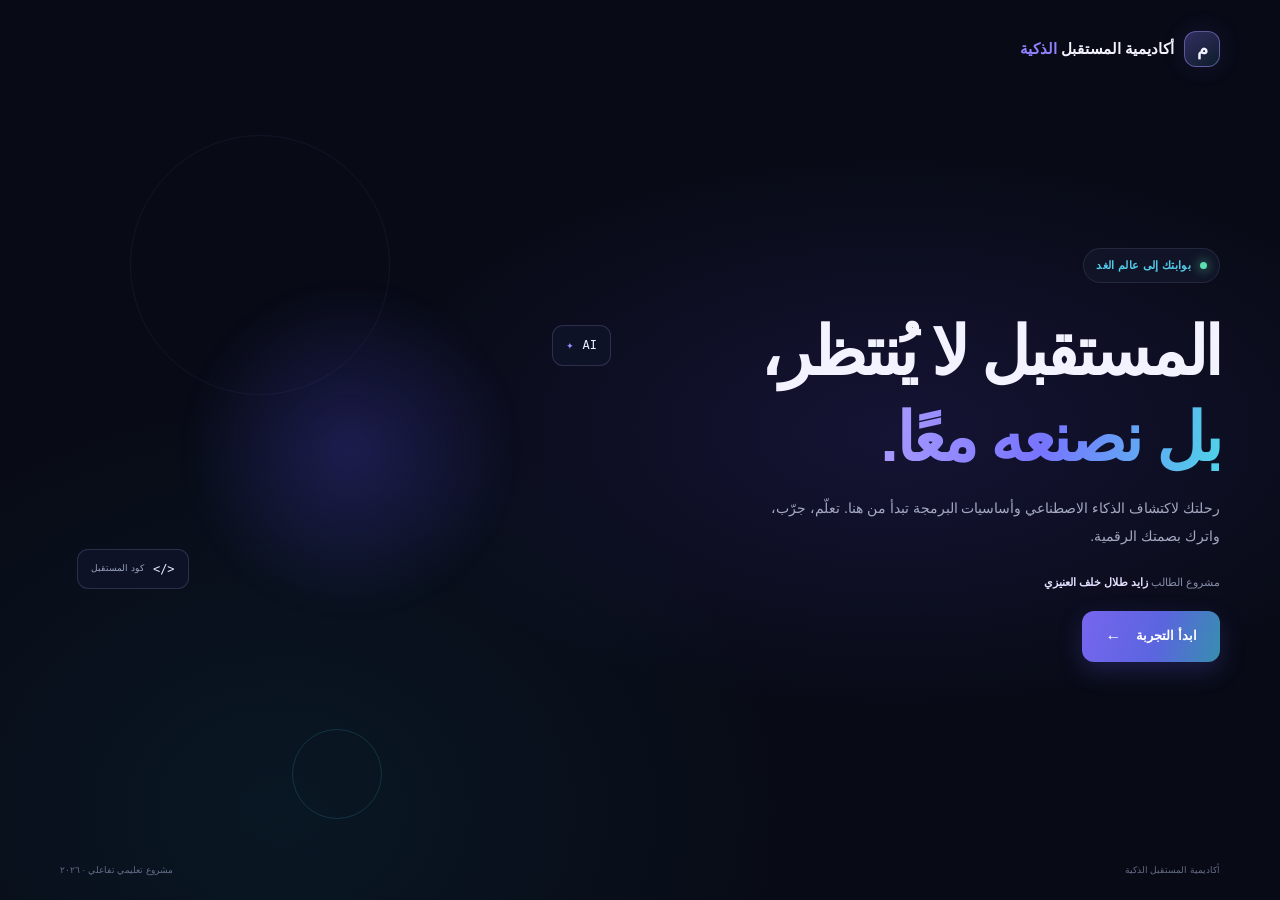
==== welcome.html @ bd9bd6c8 "Add files via upload" ====
<!doctype html>
<html lang="ar" dir="rtl">
<head>
  <meta charset="utf-8">
  <meta name="viewport" content="width=device-width, initial-scale=1">
  <meta name="theme-color" content="#080b16">
  <meta name="description" content="مرحبًا بك في أكاديمية المستقبل الذكية، مشروع تعليمي تفاعلي في الذكاء الاصطناعي والبرمجة.">
  <title>أكاديمية المستقبل الذكية | البداية</title>
  <link rel="stylesheet" href="styles.css">
</head>
<body class="welcome-page">
  <main class="welcome-shell">
    <a class="brand welcome-brand" href="welcome.html" aria-label="أكاديمية المستقبل الذكية">
      <span class="brand-mark" aria-hidden="true">م</span>
      <span>أكاديمية المستقبل <span class="brand-accent">الذكية</span></span>
    </a>
    <div class="welcome-content">
      <span class="eyebrow"><span class="status-dot"></span> بوابتك إلى عالم الغد</span>
      <h1>المستقبل لا يُنتظر،<br><span class="gradient-text">بل نصنعه معًا.</span></h1>
      <p class="welcome-copy">رحلتك لاكتشاف الذكاء الاصطناعي وأساسيات البرمجة تبدأ من هنا. تعلّم، جرّب، واترك بصمتك الرقمية.</p>
      <p class="student-credit">مشروع الطالب <strong>زايد طلال خلف العنيزي</strong></p>
      <a class="button button-primary button-large" href="index.html">
        ابدأ التجربة <span aria-hidden="true">←</span>
      </a>
    </div>
    <div class="welcome-orbit orbit-one" aria-hidden="true"></div>
    <div class="welcome-orbit orbit-two" aria-hidden="true"></div>
    <div class="welcome-art" aria-hidden="true">
      <div class="welcome-art-glow"></div>
      <img src="images/ai-brain.svg" alt="">
      <span class="float-chip chip-top">AI <span>✦</span></span>
      <span class="float-chip chip-bottom">&lt;/&gt; <span>كود المستقبل</span></span>
    </div>
    <footer class="welcome-footer"><span>أكاديمية المستقبل الذكية</span><span>مشروع تعليمي تفاعلي · ٢٠٢٦</span></footer>
  </main>
</body>
</html>
---- styles.css ----
:root {
  color-scheme: dark;
  --page: #080b16;
  --surface: #101426;
  --surface-raised: #141a2d;
  --text: #f3f2ff;
  --muted: #9da2bd;
  --faint: #707792;
  --line: rgba(167, 174, 218, .13);
  --purple: #9281ff;
  --blue: #53cdeb;
  --green: #5de0b0;
  --shadow: 0 24px 70px rgba(0, 0, 0, .24);
  --font: "Segoe UI", Tahoma, Arial, sans-serif;
}

html[data-theme="light"] {
  color-scheme: light;
  --page: #f5f6fc;
  --surface: #fff;
  --surface-raised: #f3f3fd;
  --text: #17192e;
  --muted: #626881;
  --faint: #7d829a;
  --line: rgba(49, 55, 102, .13);
  --purple: #6654e8;
  --blue: #1687ad;
  --green: #148d6b;
  --shadow: 0 24px 70px rgba(45, 50, 93, .1);
}

* { box-sizing: border-box; }
html { scroll-behavior: smooth; scroll-padding-top: 90px; }
body { margin: 0; background: var(--page); color: var(--text); font-family: var(--font); line-height: 1.7; transition: background-color .25s, color .25s; }
button, input { font: inherit; }
a { color: inherit; text-decoration: none; }
button { color: inherit; }
img { display: block; max-width: 100%; }
[hidden] { display: none !important; }
.skip-link { position: fixed; top: 8px; right: 8px; z-index: 99; padding: 10px 16px; border-radius: 10px; background: var(--purple); color: white; transform: translateY(-150%); }
.skip-link:focus { transform: translateY(0); }
.section-wrap { width: min(1120px, calc(100% - 48px)); margin-inline: auto; }
.site-header { position: sticky; z-index: 20; top: 0; display: flex; align-items: center; justify-content: space-between; gap: 25px; min-height: 76px; padding: 0 max(24px, calc((100% - 1120px)/2)); border-bottom: 1px solid var(--line); background: color-mix(in srgb, var(--page) 84%, transparent); backdrop-filter: blur(20px); }
.brand { display: inline-flex; align-items: center; gap: 10px; font-size: 15px; font-weight: 750; white-space: nowrap; }
.brand-mark { display: grid; width: 36px; height: 36px; place-items: center; border: 1px solid rgba(164, 146, 255, .48); border-radius: 12px; background: linear-gradient(145deg, rgba(142, 119, 255, .32), rgba(69, 196, 232, .1)); color: var(--text); font-size: 18px; box-shadow: 0 0 24px rgba(125, 102, 248, .12); }
.brand-accent { color: var(--purple); }
.main-nav { display: flex; align-items: center; gap: 27px; }
.nav-link { position: relative; padding: 26px 0 24px; color: var(--muted); font-size: 12px; transition: color .2s; }
.nav-link::after { position: absolute; right: 0; bottom: 17px; width: 0; height: 2px; border-radius: 3px; background: var(--purple); content: ""; transition: width .2s; }
.nav-link:hover, .nav-link.active { color: var(--text); }
.nav-link:hover::after, .nav-link.active::after { width: 100%; }
.icon-button { display: grid; width: 40px; height: 40px; flex: 0 0 auto; place-items: center; border: 1px solid var(--line); border-radius: 13px; background: var(--surface); cursor: pointer; transition: border-color .2s, transform .2s; }
.icon-button:hover { transform: translateY(-2px); border-color: var(--purple); }
.icon-button svg { width: 19px; fill: none; stroke: currentColor; stroke-width: 1.7; stroke-linecap: round; stroke-linejoin: round; }
.menu-toggle { display: none; }
.hero { position: relative; display: grid; min-height: 505px; grid-template-columns: 1fr .94fr; align-items: center; gap: 35px; padding-block: 55px 45px; }
.hero-copy { position: relative; z-index: 1; padding-bottom: 4px; }
.eyebrow, .section-kicker { color: var(--blue); font-size: 11px; font-weight: 700; letter-spacing: .03em; }
.eyebrow { display: inline-flex; align-items: center; gap: 9px; padding: 7px 12px; border: 1px solid var(--line); border-radius: 30px; background: var(--surface); }
.status-dot, .live-pulse { width: 7px; height: 7px; border-radius: 50%; background: var(--green); box-shadow: 0 0 11px var(--green); }
.hero h1, .welcome-content h1 { margin: 24px 0 14px; font-size: clamp(38px, 5vw, 60px); font-weight: 780; letter-spacing: -.045em; line-height: 1.28; }
.gradient-text { background: linear-gradient(100deg, #a698ff 5%, #7774ff 48%, #4fd3e9 100%); background-clip: text; -webkit-text-fill-color: transparent; }
.hero-copy > p { max-width: 490px; margin: 0; color: var(--muted); font-size: 15px; line-height: 2; }
.hero-actions { display: flex; align-items: center; gap: 27px; margin-top: 27px; }
.button { display: inline-flex; min-height: 45px; align-items: center; justify-content: center; gap: 15px; padding: 10px 19px; border: 0; border-radius: 12px; font-size: 12px; font-weight: 700; cursor: pointer; transition: transform .2s, box-shadow .2s, border-color .2s; }
.button:hover { transform: translateY(-2px); }
.button-primary { background: linear-gradient(105deg, #7666ee, #5b65df 55%, #378eaf); color: white; box-shadow: 0 9px 24px rgba(97, 82, 222, .25); }
.button-primary:hover { box-shadow: 0 12px 30px rgba(97, 82, 222, .38); }
.button-primary span, .text-link span { font-size: 16px; }
.text-link { color: var(--muted); font-size: 12px; transition: color .2s; }
.text-link:hover { color: var(--text); }
.hero-proof { display: flex; align-items: center; gap: 8px; margin-top: 28px; color: var(--faint); font-size: 10px; }
.proof-icon { color: #b7aaff; font-size: 17px; }
.hero-visual { position: relative; display: grid; min-height: 375px; place-items: center; isolation: isolate; }
.hero-glow { position: absolute; z-index: -1; width: 320px; height: 320px; border-radius: 50%; background: radial-gradient(circle, rgba(98, 79, 242, .24), rgba(22, 185, 225, .07) 47%, transparent 72%); filter: blur(12px); }
.hero-image { width: min(100%, 440px); animation: float 6s ease-in-out infinite; }
.floating-card { position: absolute; display: flex; align-items: center; gap: 11px; padding: 11px 15px; border: 1px solid var(--line); border-radius: 15px; background: color-mix(in srgb, var(--surface) 83%, transparent); box-shadow: var(--shadow); backdrop-filter: blur(14px); }
.floating-card strong, .floating-card small { display: block; }
.floating-card strong { font-size: 11px; }
.floating-card small { color: var(--muted); font-size: 9px; }
.float-card-top { top: 13%; right: 0; }
.float-card-bottom { bottom: 12%; left: 3%; }
.mini-icon { display: grid; width: 32px; height: 32px; place-items: center; border-radius: 11px; background: rgba(142, 121, 255, .17); color: #c4b8ff; font-size: 20px; }
.visual-caption { position: absolute; right: 50%; bottom: -3px; color: var(--faint); font-size: 9px; letter-spacing: .15em; transform: translateX(50%); }
.dashboard { padding-block: 12px 64px; }
.dashboard-heading { display: flex; align-items: end; justify-content: space-between; margin-bottom: 15px; }
.dashboard-heading h2 { margin: 2px 0 0; font-size: 20px; letter-spacing: -.025em; }
.dashboard-tag { display: inline-flex; align-items: center; gap: 8px; color: var(--muted); font-size: 10px; }
.dashboard-tag .status-dot { width: 6px; height: 6px; }
.dashboard-grid { display: grid; grid-template-columns: .88fr .88fr 1.5fr; gap: 14px; }
.glass-card { border: 1px solid var(--line); background: linear-gradient(140deg, color-mix(in srgb, var(--surface) 96%, #8d7cff 4%), var(--surface)); box-shadow: var(--shadow); }
.stat-card, .progress-card { min-height: 140px; padding: 19px 21px; border-radius: 17px; }
.stat-icon { display: inline-grid; width: 30px; height: 30px; margin-bottom: 8px; place-items: center; border-radius: 10px; font-size: 16px; }
.icon-blue { background: rgba(67, 196, 228, .12); color: var(--blue); }
.icon-violet { background: rgba(143, 121, 255, .14); color: var(--purple); }
.stat-label, .stat-note { display: block; color: var(--muted); font-size: 10px; }
.stat-value { display: block; margin-top: 2px; font-size: 25px; line-height: 1.3; }
.stat-value small { color: var(--faint); font-size: 12px; font-weight: 500; }
.stat-note { margin-top: 3px; color: var(--faint); font-size: 9px; }
.progress-card { display: flex; flex-direction: column; justify-content: space-between; }
.progress-heading { display: flex; align-items: center; justify-content: space-between; }
.progress-heading strong { display: block; font-size: 22px; line-height: 1.4; }
.progress-ring { display: grid; width: 35px; height: 35px; place-items: center; border: 1px solid rgba(130, 113, 250, .25); border-radius: 50%; color: var(--purple); }
.progress-track { height: 7px; overflow: hidden; border-radius: 10px; background: var(--line); }
.progress-track span { display: block; width: 0; height: 100%; border-radius: inherit; background: linear-gradient(90deg, #7663ed, #50cce7); transition: width .45s ease; }
.content-section { padding-block: 44px 65px; }
.section-heading { display: flex; align-items: end; justify-content: space-between; gap: 30px; margin-bottom: 27px; }
.section-heading h2, .contact-copy h2, .certificate-intro h2 { margin: 8px 0 0; font-size: clamp(27px, 3.3vw, 38px); line-height: 1.45; letter-spacing: -.035em; }
.muted-heading { color: var(--muted); }
.section-heading > p { max-width: 350px; margin: 0 0 5px; color: var(--muted); font-size: 12px; line-height: 2; }
.ai-feature { display: grid; min-height: 260px; grid-template-columns: 1fr .9fr; align-items: center; gap: 15px; overflow: hidden; padding: 27px 38px; border-radius: 21px; }
.feature-label { color: var(--blue); font-size: 10px; font-weight: 700; }
.feature-label span { margin-left: 5px; color: var(--purple); }
.ai-feature h3 { margin: 9px 0; font-size: 25px; line-height: 1.45; }
.ai-feature-copy > p { max-width: 470px; margin: 0; color: var(--muted); font-size: 11px; line-height: 2; }
.feature-tags { display: flex; flex-wrap: wrap; gap: 8px; margin-top: 18px; }
.feature-tags span { padding: 5px 10px; border: 1px solid var(--line); border-radius: 30px; color: var(--muted); font-size: 9px; }
.ai-feature-art { display: grid; min-height: 205px; place-items: center; }
.ai-feature-art img { width: min(100%, 380px); }
.concept-grid { display: grid; grid-template-columns: repeat(3, 1fr); gap: 15px; margin-top: 15px; }
.concept-card { padding: 16px 18px 20px; border-radius: 17px; transition: transform .25s, border-color .25s; }
.concept-card:hover { transform: translateY(-4px); border-color: rgba(143, 121, 255, .4); }
.concept-image { display: grid; height: 130px; margin-bottom: 15px; place-items: center; overflow: hidden; border-radius: 12px; background: radial-gradient(ellipse, rgba(112, 93, 248, .16), transparent 68%); }
.concept-image img { width: 100%; height: 100%; object-fit: contain; }
.image-variant { background: radial-gradient(ellipse, rgba(40, 190, 219, .14), transparent 68%); }
.image-variant-two { background: radial-gradient(ellipse, rgba(150, 100, 238, .15), transparent 68%); }
.concept-number, .code-badge { color: var(--blue); font-size: 9px; }
.concept-card h3 { margin: 5px 0 6px; font-size: 14px; }
.concept-card > p { min-height: 52px; margin: 0; color: var(--muted); font-size: 10px; line-height: 1.9; }
.concept-example { display: block; margin-top: 13px; padding-top: 10px; border-top: 1px solid var(--line); color: var(--faint); font-size: 9px; }
.lesson-action { display: flex; align-items: center; justify-content: space-between; gap: 20px; margin-top: 17px; padding: 15px 19px; border: 1px solid var(--line); border-radius: 15px; background: color-mix(in srgb, var(--surface) 70%, transparent); }
.lesson-action p { margin: 0; }
.lesson-action strong, .lesson-action p span { display: block; }
.lesson-action strong { font-size: 11px; }
.lesson-action p span { margin-top: 3px; color: var(--muted); font-size: 9px; }
.button-outline { min-height: 38px; border: 1px solid rgba(142, 121, 255, .4); background: transparent; color: var(--purple); font-size: 10px; }
.button-outline:hover { border-color: var(--purple); }
.button-outline.is-complete { border-color: rgba(93, 224, 176, .4); color: var(--green); }
.coding-section { padding-top: 52px; }
.code-grid { display: grid; grid-template-columns: repeat(3, 1fr); gap: 15px; }
.code-card { padding: 19px; border-radius: 17px; }
.code-card-top { display: flex; align-items: center; justify-content: space-between; }
.language-icon { display: grid; width: 37px; height: 37px; place-items: center; border: 1px solid var(--line); border-radius: 12px; background: var(--surface-raised); font-size: 13px; font-weight: 700; }
.html-icon { color: #f48a68; }
.css-icon { color: #67b9ff; }
.js-icon { color: #f0d26c; font-size: 10px; }
.code-badge { color: var(--faint); }
.code-card h3 { margin: 12px 0 2px; font-size: 20px; }
.code-card > p:not(.code-caption) { min-height: 43px; margin: 0; color: var(--muted); font-size: 10px; line-height: 1.9; }
.code-sample { min-height: 96px; margin: 15px 0 7px; padding: 13px; overflow-x: auto; border: 1px solid var(--line); border-radius: 11px; background: color-mix(in srgb, var(--page) 80%, #171a36); direction: ltr; text-align: left; }
.code-sample code { color: #d3d9ee; font-family: Consolas, "Courier New", monospace; font-size: 10px; line-height: 1.8; }
.code-tag { color: #ff9a79; }
.code-selector { color: #b5a2ff; }
.code-property { color: #7bd1ff; }
.code-value { color: #9be4bf; }
.code-keyword { color: #c6a9ff; }
.code-string { color: #f3cb7c; }
.code-caption { margin: 0; color: var(--faint); font-size: 9px; }
.quiz-section { padding-top: 46px; }
.quiz-panel { max-width: 850px; margin: 0 auto; padding: 24px; border-radius: 20px; }
.quiz-topline { display: flex; align-items: center; gap: 9px; padding-bottom: 14px; border-bottom: 1px solid var(--line); font-size: 13px; font-weight: 700; }
.quiz-mark { color: var(--purple); font-size: 18px; }
.quiz-count { margin-right: auto; color: var(--muted); font-size: 10px; font-weight: 500; }
.quiz-fields { display: grid; grid-template-columns: 1fr; gap: 6px; margin: 17px 0; }
.field-label { color: var(--muted); font-size: 10px; }
.text-input { width: 100%; min-height: 43px; padding: 10px 13px; border: 1px solid var(--line); border-radius: 10px; outline: none; background: var(--page); color: var(--text); font-size: 11px; transition: border-color .2s, box-shadow .2s; }
.text-input::placeholder { color: var(--faint); }
.text-input:focus { border-color: var(--purple); box-shadow: 0 0 0 3px rgba(132, 112, 255, .12); }
.question-list { display: grid; grid-template-columns: repeat(2, 1fr); gap: 11px; }
.question-card { min-width: 0; margin: 0; padding: 12px; border: 1px solid var(--line); border-radius: 12px; }
.question-card legend { display: flex; align-items: center; gap: 8px; padding: 0 0 8px; font-size: 10px; font-weight: 650; }
.question-number { display: inline-grid; width: 23px; height: 23px; flex: 0 0 auto; place-items: center; border-radius: 8px; background: rgba(132, 112, 255, .15); color: var(--purple); font-size: 9px; }
.answer-options { display: grid; gap: 5px; }
.answer-option { display: flex; align-items: center; gap: 7px; min-height: 30px; padding: 4px 7px; border: 1px solid transparent; border-radius: 8px; color: var(--muted); font-size: 9px; cursor: pointer; transition: background .15s, border-color .15s; }
.answer-option:hover { border-color: var(--line); background: var(--surface-raised); }
.answer-option input { width: 13px; height: 13px; margin: 0; accent-color: var(--purple); }
.answer-letter { display: none; }
.quiz-submit-row { display: flex; align-items: center; justify-content: space-between; gap: 15px; margin-top: 20px; padding-top: 16px; border-top: 1px solid var(--line); }
.quiz-submit-row p { margin: 0; color: var(--muted); font-size: 10px; }
.quiz-submit-row p strong { color: var(--purple); }
.quiz-result { margin-top: 15px; padding: 13px 15px; border: 1px solid; border-radius: 11px; font-size: 11px; }
.result-pass { border-color: rgba(93, 224, 176, .35); background: rgba(93, 224, 176, .08); color: var(--green); }
.result-retry { border-color: rgba(255, 178, 107, .3); background: rgba(255, 178, 107, .07); color: #ffbe7c; }
.answer-review { margin-top: 18px; }
.answer-review h3 { margin: 0; font-size: 16px; }
.answer-review > p { margin: 3px 0 12px; color: var(--muted); font-size: 10px; }
.review-item { display: flex; gap: 10px; margin-top: 7px; padding: 10px 12px; border: 1px solid var(--line); border-radius: 10px; font-size: 9px; }
.review-item > div { display: grid; gap: 3px; }
.review-item strong { font-size: 10px; }
.review-item span:not(.review-status) { color: var(--muted); }
.review-item .correct-answer { color: var(--green) !important; }
.review-status { font-size: 14px; }
.review-correct { border-color: rgba(93, 224, 176, .22); }
.review-correct .review-status { color: var(--green); }
.review-wrong { border-color: rgba(255, 124, 141, .2); }
.review-wrong .review-status { color: #ff8798; }
.certificate-section { padding-block: 45px 60px; text-align: center; }
.certificate-intro p { margin: 6px 0 20px; color: var(--muted); font-size: 11px; }
.certificate { max-width: 760px; margin: 0 auto; padding: 12px; border: 1px solid rgba(160, 142, 255, .5); border-radius: 15px; background: linear-gradient(135deg, #17162d, #0d1828 60%, #17152b); box-shadow: 0 0 45px rgba(106, 91, 225, .12); }
.certificate-inner { position: relative; padding: 22px 35px; border: 1px solid rgba(160, 142, 255, .24); border-radius: 9px; }
.certificate-top, .certificate-footer { display: flex; align-items: center; justify-content: space-between; color: #b9b7d2; font-size: 10px; }
.certificate-top { justify-content: flex-start; gap: 10px; }
.certificate-stars { margin-right: auto; color: #b3a5ff; letter-spacing: 8px; }
.certificate-content { padding: 20px 10px 18px; }
.certificate-overline { color: #a998ff; font-size: 11px; }
.certificate-content h2 { margin: 4px 0; color: #f6f1ff; font-size: 29px; }
.certificate-content p { margin: 5px 0; color: #b7b8cc; font-size: 11px; }
.certificate-name { display: block; width: fit-content; min-width: 220px; margin: 10px auto; padding: 0 15px 5px; border-bottom: 1px solid rgba(173, 159, 255, .55); color: white; font-size: 22px; }
.certificate-score { display: flex; width: fit-content; align-items: center; gap: 10px; margin: 12px auto 0; padding: 7px 15px; border: 1px solid rgba(173, 159, 255, .3); border-radius: 25px; color: #c4bfdc; font-size: 10px; }
.certificate-score strong { color: #8de5e7; }
.certificate-footer { padding-top: 10px; border-top: 1px solid rgba(173, 159, 255, .18); color: #a0a2b9; font-size: 9px; }
.certificate-footer strong { color: #e2dfff; }
.print-button { margin-top: 17px; }
.contact-section { padding-block: 15px 55px; }
.contact-card { display: grid; grid-template-columns: 1fr .9fr; gap: 60px; padding: 35px 40px; border-radius: 20px; }
.contact-copy h2 { font-size: 29px; }
.contact-copy > p { max-width: 360px; color: var(--muted); font-size: 11px; line-height: 2; }
.contact-form { display: grid; gap: 7px; }
.contact-form .field-label:not(:first-child) { margin-top: 5px; }
.contact-submit { margin-top: 7px; justify-self: start; }
.form-message { margin: 3px 0 0; color: var(--green); font-size: 10px; }
.site-footer { display: flex; min-height: 82px; align-items: center; justify-content: space-between; gap: 15px; border-top: 1px solid var(--line); }
.footer-brand { font-size: 12px; }
.footer-brand .brand-mark { width: 30px; height: 30px; border-radius: 10px; font-size: 15px; }
.site-footer > p, .back-to-top { color: var(--faint); font-size: 9px; }
.back-to-top:hover { color: var(--purple); }
.reveal { opacity: 0; transform: translateY(16px); transition: opacity .55s ease, transform .55s ease; }
.reveal.is-visible { opacity: 1; transform: translateY(0); }
.welcome-page { min-height: 100vh; overflow: hidden; background: radial-gradient(ellipse at 70% 48%, rgba(86, 65, 212, .16), transparent 42%), radial-gradient(ellipse at 22% 90%, rgba(21, 166, 199, .08), transparent 36%), #080b16; }
.welcome-shell { position: relative; display: grid; width: min(1160px, calc(100% - 60px)); min-height: 100vh; grid-template-columns: 1fr 1fr; align-items: center; margin-inline: auto; }
.welcome-brand { position: absolute; top: 31px; right: 0; color: #f3f2ff; }
.welcome-content { position: relative; z-index: 2; padding-top: 10px; }
.welcome-content h1 { margin-top: 26px; font-size: clamp(42px, 5.5vw, 67px); }
.welcome-copy { max-width: 460px; margin: 0; color: #a4a9c2; font-size: 14px; line-height: 2; }
.student-credit { margin: 23px 0 19px; color: #858ca8; font-size: 11px; }
.student-credit strong { color: #e4e0ff; }
.button-large { min-height: 51px; padding-inline: 23px; font-size: 13px; }
.welcome-art { position: relative; display: grid; min-height: 480px; place-items: center; }
.welcome-art > img { z-index: 1; width: min(100%, 500px); filter: drop-shadow(0 20px 45px rgba(104, 85, 235, .15)); animation: float 7s ease-in-out infinite; }
.welcome-art-glow { position: absolute; width: 340px; height: 340px; border-radius: 50%; background: radial-gradient(circle, rgba(83, 73, 226, .28), transparent 68%); filter: blur(10px); }
.welcome-orbit { position: absolute; left: 6%; width: 260px; height: 260px; border: 1px solid rgba(137, 124, 240, .08); border-radius: 50%; pointer-events: none; }
.orbit-one { top: 15%; }
.orbit-two { bottom: 9%; left: 20%; width: 90px; height: 90px; border-color: rgba(71, 201, 230, .17); }
.float-chip { position: absolute; z-index: 2; display: flex; align-items: center; gap: 9px; padding: 9px 13px; border: 1px solid rgba(170, 162, 224, .2); border-radius: 11px; background: rgba(17, 21, 43, .76); color: #f0edff; font-family: Consolas, monospace; font-size: 12px; backdrop-filter: blur(10px); }
.float-chip span { color: #9b8cff; }
.chip-top { top: 24%; right: 5%; }
.chip-bottom { bottom: 21%; left: 3%; }
.chip-bottom span { color: #9ba3bf; font-family: var(--font); font-size: 9px; }
.welcome-footer { position: absolute; right: 0; bottom: 22px; left: 0; display: flex; justify-content: space-between; color: #656d88; font-size: 9px; }
@keyframes float { 0%, 100% { transform: translateY(0); } 50% { transform: translateY(-10px); } }
@media (max-width: 820px) {
  .site-header { gap: 13px; padding-inline: 22px; }
  .brand { font-size: 13px; }
  .main-nav { gap: 15px; }
  .nav-link { font-size: 10px; }
  .hero { min-height: 420px; gap: 5px; }
  .hero h1 { font-size: 45px; }
  .hero-visual { min-height: 310px; }
  .dashboard-grid { grid-template-columns: 1fr 1fr; }
  .progress-card { grid-column: span 2; min-height: 115px; }
  .contact-card { gap: 28px; padding: 28px; }
}
@media (max-width: 620px) {
  html { scroll-padding-top: 73px; }
  .section-wrap { width: min(100% - 32px, 480px); }
  .site-header { min-height: 65px; padding-inline: 16px; }
  .brand { gap: 8px; font-size: 11px; }
  .brand-mark { width: 32px; height: 32px; border-radius: 10px; font-size: 16px; }
  .menu-toggle { display: grid; margin-right: auto; }
  .site-header > .theme-toggle { order: 2; }
  .main-nav { position: absolute; top: calc(100% + 1px); right: 12px; left: 12px; display: none; align-items: stretch; gap: 0; padding: 7px 14px; border: 1px solid var(--line); border-radius: 14px; background: var(--surface); box-shadow: var(--shadow); }
  .main-nav.nav-open { display: flex; flex-direction: column; }
  .nav-link { padding: 11px 4px; font-size: 12px; }
  .nav-link::after { right: auto; bottom: 5px; left: 100%; height: 1px; }
  .nav-link:hover::after, .nav-link.active::after { width: 23px; }
  .hero { min-height: auto; grid-template-columns: 1fr; gap: 0; padding-top: 48px; }
  .hero h1 { margin-top: 20px; font-size: clamp(39px, 10vw, 52px); }
  .hero-copy > p { max-width: 430px; font-size: 13px; }
  .hero-actions { gap: 20px; margin-top: 21px; }
  .hero-visual { min-height: 300px; margin-top: 5px; }
  .hero-image { width: min(88%, 360px); }
  .float-card-top { top: 13%; right: 0; }
  .float-card-bottom { bottom: 12%; left: 0; }
  .dashboard { padding-block: 5px 35px; }
  .dashboard-heading h2 { font-size: 17px; }
  .dashboard-tag { font-size: 8px; }
  .dashboard-grid { gap: 9px; }
  .stat-card, .progress-card { min-height: 124px; padding: 14px; }
  .progress-card { min-height: 110px; }
  .content-section { padding-block: 31px 43px; }
  .section-heading { display: block; margin-bottom: 18px; }
  .section-heading h2, .contact-copy h2, .certificate-intro h2 { font-size: 30px; }
  .section-heading > p { margin-top: 9px; font-size: 11px; }
  .ai-feature { grid-template-columns: 1fr; gap: 0; padding: 22px; }
  .ai-feature h3 { font-size: 23px; }
  .ai-feature-art { min-height: 180px; }
  .ai-feature-art img { max-height: 210px; }
  .concept-grid, .code-grid { grid-template-columns: 1fr; gap: 10px; }
  .concept-card { padding: 15px; }
  .concept-image { height: 135px; }
  .concept-card > p { min-height: auto; }
  .code-card { padding: 17px; }
  .code-card > p:not(.code-caption) { min-height: auto; }
  .lesson-action { align-items: flex-start; flex-direction: column; gap: 12px; }
  .lesson-action .button { align-self: stretch; }
  .quiz-panel { padding: 17px 13px; }
  .question-list { grid-template-columns: 1fr; gap: 8px; }
  .quiz-submit-row { align-items: flex-start; flex-direction: column; }
  .quiz-submit-row .button { width: 100%; }
  .contact-section { padding-block: 4px 35px; }
  .contact-card { grid-template-columns: 1fr; gap: 17px; padding: 23px 18px; }
  .contact-copy h2 { font-size: 27px; }
  .contact-copy > p { margin-bottom: 0; }
  .site-footer { flex-wrap: wrap; padding-block: 16px; }
  .site-footer > p { order: 3; width: 100%; margin: 0; }
  .welcome-shell { width: calc(100% - 38px); min-height: 100svh; grid-template-columns: 1fr; align-content: center; padding-block: 95px 65px; }
  .welcome-brand { top: 22px; }
  .welcome-content { padding: 0; }
  .welcome-content h1 { font-size: clamp(43px, 12vw, 59px); }
  .welcome-copy { font-size: 12px; }
  .welcome-art { min-height: 270px; margin-top: 4px; }
  .welcome-art > img { width: min(90%, 340px); }
  .welcome-art-glow { width: 230px; height: 230px; }
  .chip-top { top: 16%; right: 2%; }
  .chip-bottom { bottom: 12%; left: 2%; }
  .welcome-footer { bottom: 15px; font-size: 8px; }
}
@media (prefers-reduced-motion: reduce) {
  *, *::before, *::after { scroll-behavior: auto !important; animation-duration: .01ms !important; animation-iteration-count: 1 !important; transition-duration: .01ms !important; }
  .reveal { opacity: 1; transform: none; }
}
@media print {
  @page { size: landscape; margin: 12mm; }
  body { background: white !important; }
  body * { visibility: hidden !important; }
  #certificate, #certificate * { visibility: visible !important; }
  #certificate { position: absolute; inset: 0; display: block !important; width: 100%; padding: 0; }
  #certificate .certificate-intro, #certificate .print-button { display: none !important; }
  #certificate-card { max-width: none; margin: 0; border: 2px solid #6c5bd4; box-shadow: none; print-color-adjust: exact; -webkit-print-color-adjust: exact; }
  #certificate-card .certificate-inner { min-height: 170mm; display: flex; flex-direction: column; justify-content: space-between; padding: 18mm; }
  #certificate-card .certificate-content { padding-block: 15mm; }
}
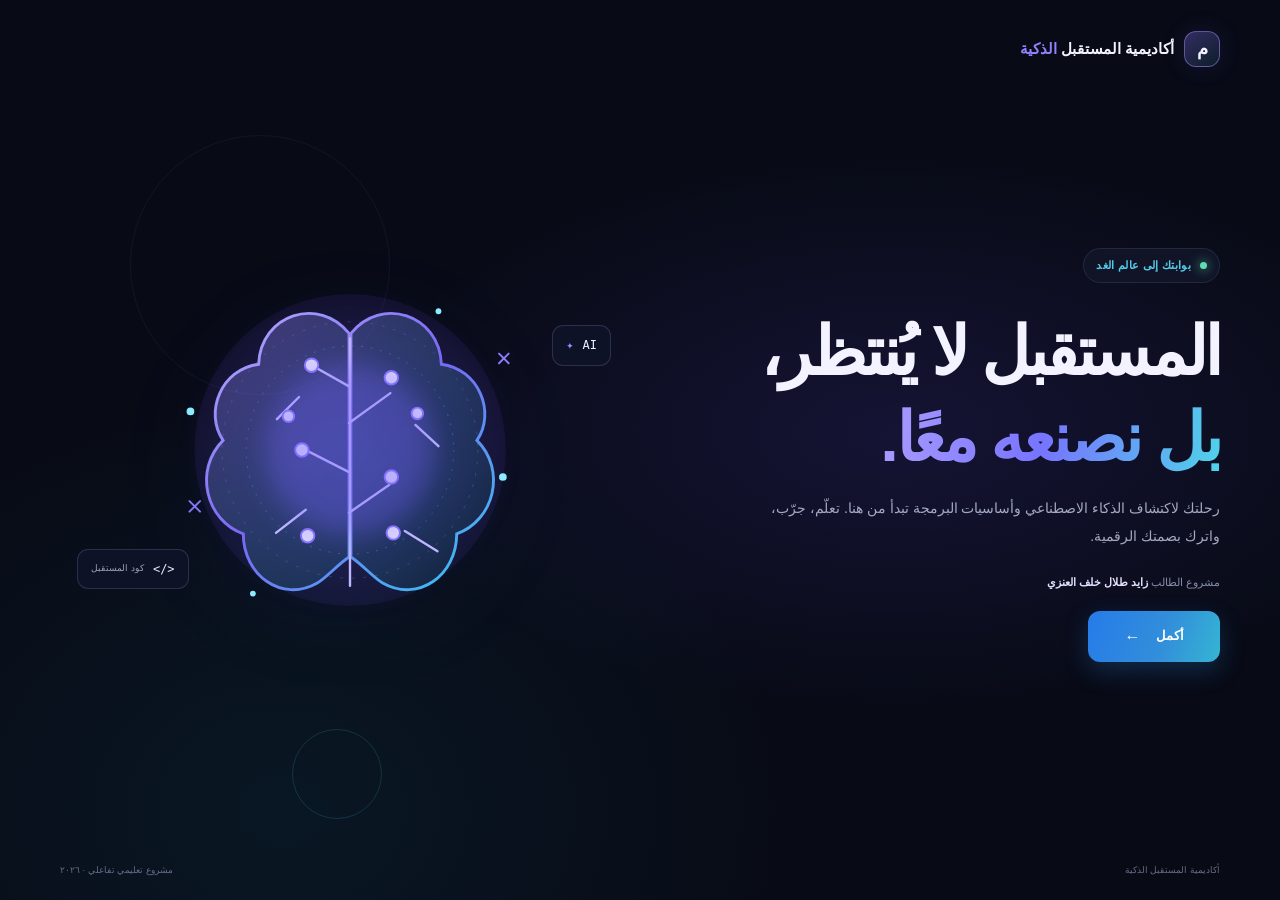
==== commit 6b1d1a9d: "Add files via upload" ====
--- a/welcome.html
+++ b/welcome.html
@@ -3,35 +3,11 @@
 <head>
   <meta charset="utf-8">
   <meta name="viewport" content="width=device-width, initial-scale=1">
-  <meta name="theme-color" content="#080b16">
-  <meta name="description" content="مرحبًا بك في أكاديمية المستقبل الذكية، مشروع تعليمي تفاعلي في الذكاء الاصطناعي والبرمجة.">
+  <meta http-equiv="refresh" content="0; url=index.html">
+  <link rel="canonical" href="index.html">
   <title>أكاديمية المستقبل الذكية | البداية</title>
-  <link rel="stylesheet" href="styles.css">
 </head>
-<body class="welcome-page">
-  <main class="welcome-shell">
-    <a class="brand welcome-brand" href="welcome.html" aria-label="أكاديمية المستقبل الذكية">
-      <span class="brand-mark" aria-hidden="true">م</span>
-      <span>أكاديمية المستقبل <span class="brand-accent">الذكية</span></span>
-    </a>
-    <div class="welcome-content">
-      <span class="eyebrow"><span class="status-dot"></span> بوابتك إلى عالم الغد</span>
-      <h1>المستقبل لا يُنتظر،<br><span class="gradient-text">بل نصنعه معًا.</span></h1>
-      <p class="welcome-copy">رحلتك لاكتشاف الذكاء الاصطناعي وأساسيات البرمجة تبدأ من هنا. تعلّم، جرّب، واترك بصمتك الرقمية.</p>
-      <p class="student-credit">مشروع الطالب <strong>زايد طلال خلف العنيزي</strong></p>
-      <a class="button button-primary button-large" href="index.html">
-        ابدأ التجربة <span aria-hidden="true">←</span>
-      </a>
-    </div>
-    <div class="welcome-orbit orbit-one" aria-hidden="true"></div>
-    <div class="welcome-orbit orbit-two" aria-hidden="true"></div>
-    <div class="welcome-art" aria-hidden="true">
-      <div class="welcome-art-glow"></div>
-      <img src="images/ai-brain.svg" alt="">
-      <span class="float-chip chip-top">AI <span>✦</span></span>
-      <span class="float-chip chip-bottom">&lt;/&gt; <span>كود المستقبل</span></span>
-    </div>
-    <footer class="welcome-footer"><span>أكاديمية المستقبل الذكية</span><span>مشروع تعليمي تفاعلي · ٢٠٢٦</span></footer>
-  </main>
+<body>
+  <p>انتقل إلى <a href="index.html">صفحة الترحيب</a>.</p>
 </body>
 </html>
